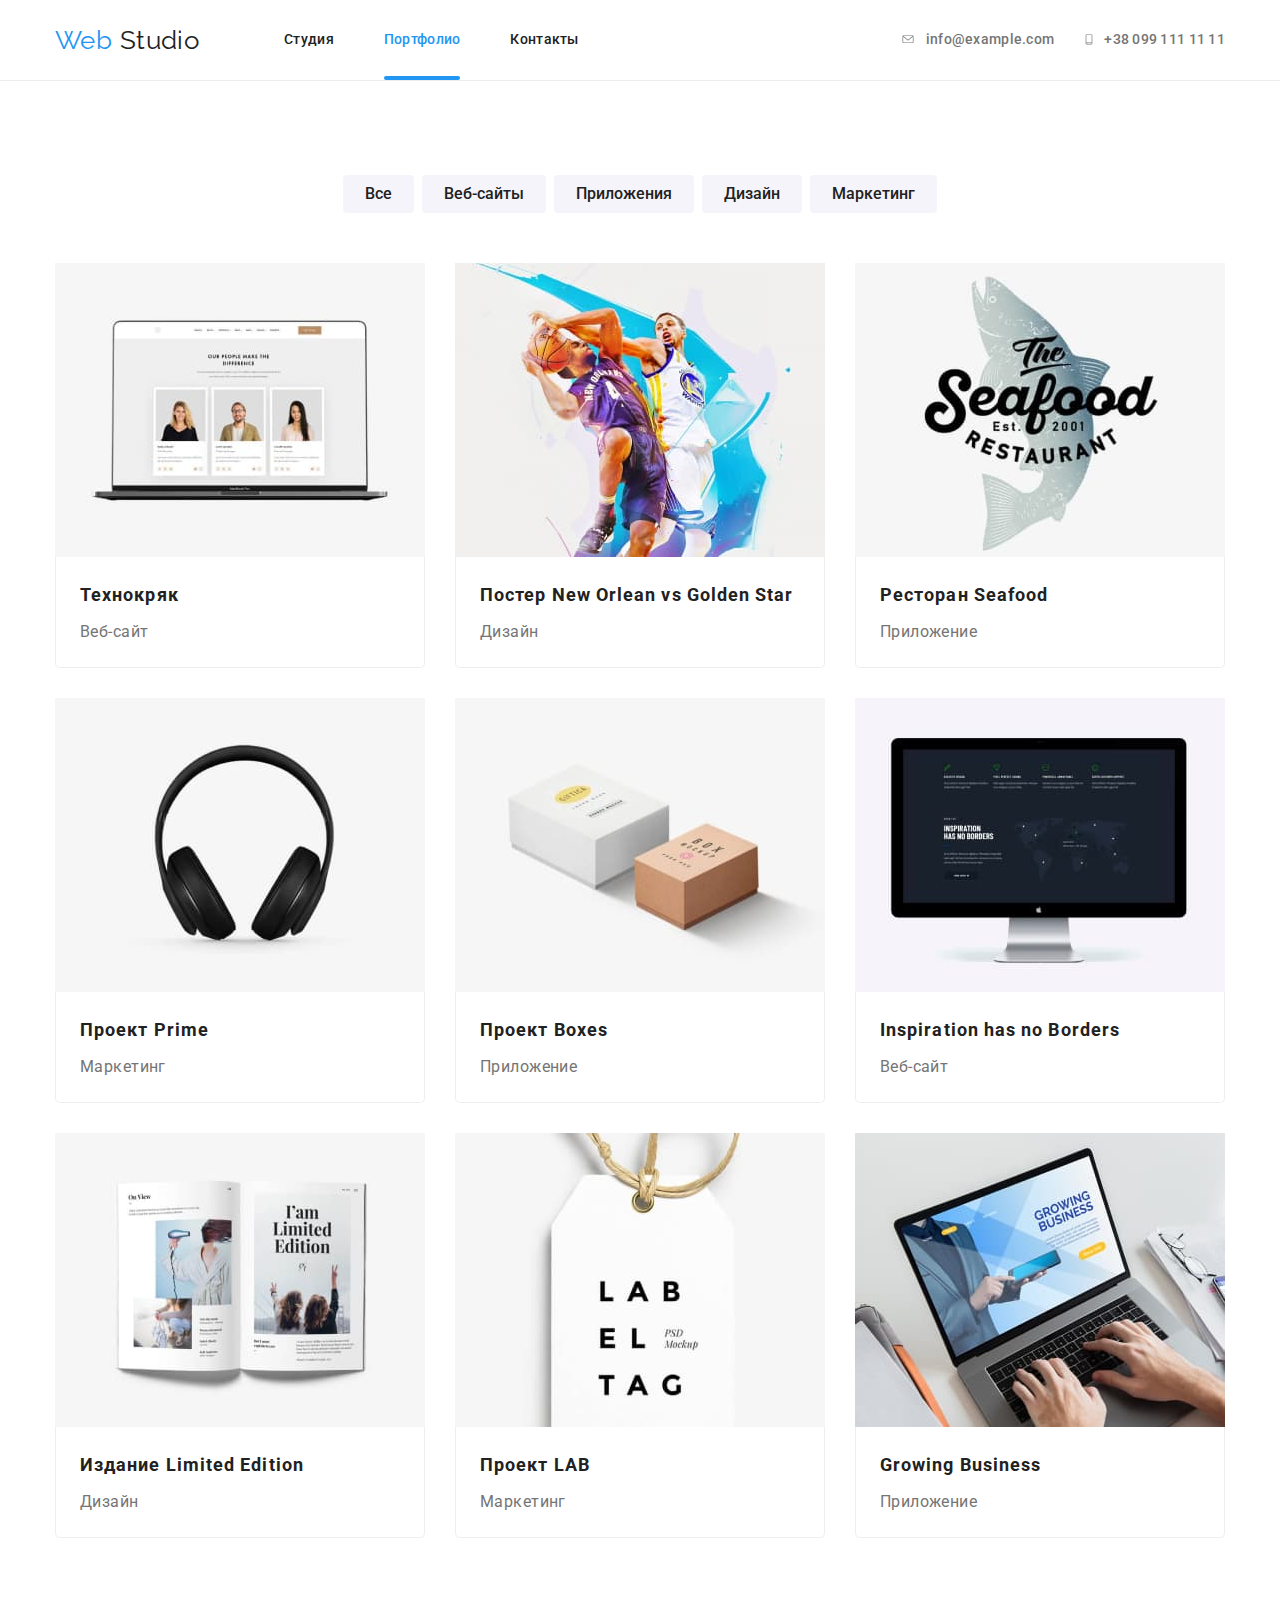
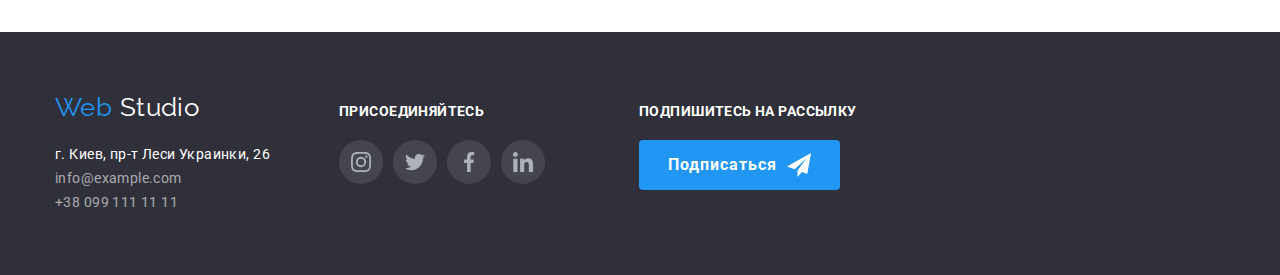
==== portfolio.html @ bb0ca339 "Added copy of previous work" ====
<!DOCTYPE html>
<html lang="ru">
  <head>
    <meta charset="UTF-8" />
    <meta http-equiv="X-UA-Compatible" content="IE=edge" />
    <meta name="viewport" content="width=device-width, initial-scale=1.0" />
    <title>Web Studio</title>
    <!-- <link rel="preconnect" href="https://fonts.googleapis.com" />
    <link rel="preconnect" href="https://fonts.gstatic.com" crossorigin /> -->
    <link
      href="https://fonts.googleapis.com/css2?family=Raleway:wght@700&family=Roboto:wght@400;500;700;900&display=swap"
      rel="stylesheet"
    />
    <link
      rel="stylesheet"
      href="https://cdnjs.cloudflare.com/ajax/libs/modern-normalize/1.1.0/modern-normalize.min.css"
    />
    <link rel="stylesheet" href="./css/styles.css" />
  </head>

  <body>
    <header class="page-header">
      <div class="container main-nav">
        <nav class="nav-part">
          <a href="/" class="logo">Web <span class="logo-part">Studio</span></a>

          <ul class="site-nav list">
            <li class="item"><a href="./index.html" class="link">Студия</a></li>
            <li class="item"><a href="" class="link current">Портфолио</a></li>
            <li class="item"><a href="" class="link">Контакты</a></li>
          </ul>
        </nav>

        <ul class="auth-nav list">
          <li class="item">
            <a href="mailto:info@example.com" class="link">
              <svg class="icon-auth" width="16" height="11">
                <use href="./images/icons.svg#envelope"></use>
              </svg>
              info@example.com</a
            >
          </li>
          <li class="item">
            <a href="tel:+380991111111" class="link">
              <svg class="icon-auth" width="10" height="15">
                <use href="./images/icons.svg#phone"></use>
              </svg>
              +38 099 111 11 11</a
            >
          </li>
        </ul>
      </div>
    </header>

    <main>
      <div class="portfolio container section">
        <h1 class="caption visually-hidden">Наши работы</h1>
        <ul class="filter list">
          <li class="item"><button type="button" class="btn">Все</button></li>
          <li class="item"><button type="button" class="btn">Веб-сайты</button></li>
          <li class="item"><button type="button" class="btn">Приложения</button></li>
          <li class="item"><button type="button" class="btn">Дизайн</button></li>
          <li class="item"><button type="button" class="btn">Маркетинг</button></li>
        </ul>
        <ul class="examples list">
          <li class="item">
            <a href="" class="link">
              <div class="examples-thumb">
                <img
                  src="./images/technokriak.jpg"
                  alt="Страница веб-сайта Технокряк"
                  width="370"
                  height="294"
                />
                <div class="examples-overlay">
                  <p class="descr">
                    Технокряк это современная площадка распространения коронавируса. Компании
                    используют эту платформу для цифрового шпионажа и атак на защищённые сервера
                    конкурентов.
                  </p>
                </div>
              </div>
              <div class="text-content">
                <h2 class="headline">Технокряк</h2>
                <p class="type">Веб-сайт</p>
              </div>
            </a>
          </li>
          <li class="item">
            <a href="" class="link">
              <div class="examples-thumb">
                <img
                  src="./images/poster.jpg"
                  alt="Постер с баскетболистами"
                  width="370"
                  height="294"
                />
                <div class="examples-overlay">
                  <p class="descr">
                    Технокряк это современная площадка распространения коронавируса. Компании
                    используют эту платформу для цифрового шпионажа и атак на защищённые сервера
                    конкурентов.
                  </p>
                </div>
              </div>
              <div class="text-content">
                <h2 class="headline">Постер New Orlean vs Golden Star</h2>
                <p class="type">Дизайн</p>
              </div>
            </a>
          </li>
          <li class="item">
            <a href="" class="link"
              ><div class="examples-thumb">
                <img
                  src="./images/seafood.jpg"
                  alt="Логотип ресторан Seafood"
                  width="370"
                  height="294"
                />
                <div class="examples-overlay">
                  <p class="descr">
                    Технокряк это современная площадка распространения коронавируса. Компании
                    используют эту платформу для цифрового шпионажа и атак на защищённые сервера
                    конкурентов.
                  </p>
                </div>
              </div>
              <div class="text-content">
                <h2 class="headline">Ресторан Seafood</h2>
                <p class="type">Приложение</p>
              </div>
            </a>
          </li>
          <li class="item">
            <a href="" class="link"
              ><div class="examples-thumb">
                <img src="./images/prime.jpg" alt="Наушники" width="370" height="294" />
                <div class="examples-overlay">
                  <p class="descr">
                    Технокряк это современная площадка распространения коронавируса. Компании
                    используют эту платформу для цифрового шпионажа и атак на защищённые сервера
                    конкурентов.
                  </p>
                </div>
              </div>
              <div class="text-content">
                <h2 class="headline">Проект Prime</h2>
                <p class="type">Маркетинг</p>
              </div>
            </a>
          </li>
          <li class="item">
            <a href="" class="link"
              ><div class="examples-thumb">
                <img
                  src="./images/boxes.jpg"
                  alt="Логотип проекта - два бокса"
                  width="370"
                  height="294"
                />
                <div class="examples-overlay">
                  <p class="descr">
                    Технокряк это современная площадка распространения коронавируса. Компании
                    используют эту платформу для цифрового шпионажа и атак на защищённые сервера
                    конкурентов.
                  </p>
                </div>
              </div>
              <div class="text-content">
                <h2 class="headline">Проект Boxes</h2>
                <p class="type">Приложение</p>
              </div>
            </a>
          </li>
          <li class="item">
            <a href="" class="link"
              ><div class="examples-thumb">
                <img src="./images/design.jpg" alt="Страница веб-сайта" width="370" height="294" />
                <div class="examples-overlay">
                  <p class="descr">
                    Технокряк это современная площадка распространения коронавируса. Компании
                    используют эту платформу для цифрового шпионажа и атак на защищённые сервера
                    конкурентов.
                  </p>
                </div>
              </div>
              <div class="text-content">
                <h2 class="headline">Inspiration has no Borders</h2>
                <p class="type">Веб-сайт</p>
              </div>
            </a>
          </li>
          <li class="item">
            <a href="" class="link"
              ><div class="examples-thumb">
                <img
                  src="./images/limited.jpg"
                  alt="Разворот журнала Limited Edition"
                  width="370"
                  height="294"
                />
                <div class="examples-overlay">
                  <p class="descr">
                    Технокряк это современная площадка распространения коронавируса. Компании
                    используют эту платформу для цифрового шпионажа и атак на защищённые сервера
                    конкурентов.
                  </p>
                </div>
              </div>
              <div class="text-content">
                <h2 class="headline">Издание Limited Edition</h2>
                <p class="type">Дизайн</p>
              </div>
            </a>
          </li>
          <li class="item">
            <a href="" class="link"
              ><div class="examples-thumb">
                <img src="./images/lab.jpg" alt="Бирка-логотип LAB" width="370" />
                <div class="examples-overlay">
                  <p class="descr">
                    Технокряк это современная площадка распространения коронавируса. Компании
                    используют эту платформу для цифрового шпионажа и атак на защищённые сервера
                    конкурентов.
                  </p>
                </div>
              </div>
              <div class="text-content">
                <h2 class="headline">Проект LAB</h2>
                <p class="type">Маркетинг</p>
              </div>
            </a>
          </li>
          <li class="item">
            <a href="" class="link"
              ><div class="examples-thumb">
                <img src="./images/business.jpg" alt="Главная страница приложения" width="370" />
                <div class="examples-overlay">
                  <p class="descr">
                    Технокряк это современная площадка распространения коронавируса. Компании
                    используют эту платформу для цифрового шпионажа и атак на защищённые сервера
                    конкурентов.
                  </p>
                </div>
              </div>
              <div class="text-content">
                <h2 class="headline">Growing Business</h2>
                <p class="type">Приложение</p>
              </div>
            </a>
          </li>
        </ul>
      </div>
    </main>

    <footer class="page-footer">
      <div class="container">
        <div class="address">
          <a href="/" class="logo">Web <span class="logo-part inverse">Studio</span></a>
          <address class="location">
            г. Киев, пр-т Леси Украинки, 26
            <a href="mailto:info@example.com" class="contacts link">info@example.com</a>
            <a href="tel:+380991111111" class="contacts link">+38 099 111 11 11</a>
          </address>
        </div>
        <div class="links">
          <b class="join">присоединяйтесь</b>
          <ul class="social list">
            <li class="item">
              <a href="" class="social-link" aria-label="Instagram">
                <svg class="icon-social">
                  <use href="./images/icons.svg#instagram"></use>
                </svg>
              </a>
            </li>
            <li class="item">
              <a href="" class="social-link" aria-label="Twitter"
                ><svg class="icon-social">
                  <use href="./images/icons.svg#twitter"></use>
                </svg>
              </a>
            </li>
            <li class="item">
              <a href="" class="social-link" aria-label="Facebook"
                ><svg class="icon-social">
                  <use href="./images/icons.svg#facebook"></use>
                </svg>
              </a>
            </li>
            <li class="item">
              <a href="" class="social-link" aria-label="LinkedIn"
                ><svg class="icon-social">
                  <use href="./images/icons.svg#linkedin"></use>
                </svg>
              </a>
            </li>
          </ul>
        </div>
        <div class="subscribe">
          <b class="join">Подпишитесь на рассылку</b>
          <button class="button">
            Подписаться
            <svg class="icon-send" width="24" height="24">
              <use href="./images/icons.svg#icon-send"></use>
            </svg>
          </button>
        </div>
      </div>
    </footer>
  </body>
</html>
---- css/styles.css ----
:root {
    --primary-bg-color: #FFFFFF;
    --secondary-bg-color: #F5F4FA;
    --footer-bg-color: #2F303A;
    --main-text-color: #757575;
    --title-text-color: #212121;
    --white-text-color: #FFFFFF;
    --accent-color: #2196F3;
}

body {
    background-color: var(--primary-bg-color);
    color: var(--main-text-color);

    font-family: 'Roboto', sans-serif;
    font-size: 14px;
    line-height: 1.14;
    letter-spacing: 0.03em;

}

.list {
    list-style: none;
    margin: 0;
    padding: 0;
}

.link {
    display: block;

    text-decoration: none;

    transition: color 250ms cubic-bezier(0.4, 0, 0.2, 1);
}

.visually-hidden {
    position: absolute;
    width: 1px;
    height: 1px;
    margin: -1px;
    border: 0;
    padding: 0;

    white-space: nowrap;
    clip-path: inset(100%);
    clip: rect(0 0 0 0);
    overflow: hidden;
}

.container {
    width: 1200px;
    padding-left: 15px;
    padding-right: 15px;
    margin-left: auto;
    margin-right: auto;
}

.section {
    padding-top: 94px;
    padding-bottom: 94px;
}

.title {
    margin-top: 0;
    margin-bottom: 50px;

    font-size: 36px;
    line-height: 1.17;
    text-align: center;
    color: var(--title-text-color);
}

.subtitle {
    margin: 0;

    font-size: inherit;
    color: var(--title-text-color);
}

img {
    display: block;
    max-width: 100%;
    height: auto;
}

.page-header {
    border-bottom: 1px solid #ECECEC;
}

.logo {
    font-family: 'Raleway', sans-serif;
    font-size: 26px;
    line-height: 1.19;
    text-decoration: none;
    color: var(--accent-color);
}

.nav-part .logo {
    margin-right: 85px;
}

.logo-part {
    color: var(--title-text-color);
}

.main-nav {
    display: flex;
    justify-content: space-between;
    align-items: center;
}

.nav-part {
    display: flex;
    align-items: center;
}

.site-nav .link {
    padding-top: 32px;
    padding-bottom: 32px;

    font-weight: 500;
    letter-spacing: 0.02em;
    color: var(--title-text-color);
}

.site-nav {
    display: flex;
}

.site-nav .item:not(:last-child) {
    margin-right: 50px;
}

.site-nav .current {
    color: var(--accent-color);
}

.site-nav .item {
    position: relative;
}

.site-nav .current::after {
    position: absolute;
    bottom: 0;
    content: '';
    display: block;
    width: 100%;
    height: 4px;
    background-color: var(--accent-color);
    border-radius: 2px;
}

.auth-nav {
    display: flex;
}

.auth-nav .link {
    display: flex;
    align-items: center;

    font-weight: 500;
    letter-spacing: 0.02em;
    color: var(--main-text-color);

    fill: #757575;

    transition: color 250ms cubic-bezier(0.4, 0, 0.2, 1), fill 250ms cubic-bezier(0.4, 0, 0.2, 1);
}

.auth-nav .link:hover,
.auth-nav .link:focus {
    fill: var(--accent-color);
}

.auth-nav .item:not(:last-child) {
    margin-right: 30px;
}

.icon-auth {
    margin-right: 10px;
}

.overlay {
    max-width: 1600px;
    height: 600px;
    margin-right: auto;
    margin-left: auto;

    background-image: linear-gradient(rgba(47, 48,
                58, 0.8), rgba(47, 48,
                58, 0.8)), url('../images/header.jpg');
    background-repeat: no-repeat;
    background-position: center;

}

.hero-container {
    max-width: 696px;
    text-align: center;
    margin-right: auto;
    margin-left: auto;
    padding: 200px 15px 15px;
}

.hero-title {
    margin-top: 0;
    margin-bottom: 30px;

    font-weight: 900;
    font-size: 44px;
    line-height: 1.36;
    text-align: center;
    letter-spacing: 0.06em;
    text-transform: uppercase;

    color: var(--white-text-color);
}

.button {
    display: inline-block;
    min-width: 200px;
    padding: 10px 29px;
    border-radius: 4px;

    font-weight: 700;
    font-size: 16px;
    line-height: 1.88;
    letter-spacing: 0.06em;

    background-color: var(--accent-color);
    color: var(--white-text-color);
    border: none;
    cursor: pointer;
}

.backdrop {
    position: fixed;

    display: block;
    top: 0;
    left: 0;
    width: 100%;
    height: 100%;

    z-index: 1;
    background-color: rgba(0, 0, 0, 0.2);

    opacity: 1;
    transition: opacity 250ms cubic-bezier(0.4, 0, 0.2, 1);
}
.backdrop.is-hidden {
    opacity: 0;
    pointer-events: none;
}

.backdrop.is-hidden .modal {
    transform: translate(-50%, -50%) scale(0.8);
}
.modal {
    position: absolute;
    top: 50%;
    left: 50%;
    
    min-width: 800px;
    min-height: 900px;

    background-color: #FFFFFF;

    transform: translate(-50%, -50%) scale(1);

    transition: transform 250ms cubic-bezier(0.4, 0, 0.2, 1);
}
.benefits .list {
    display: flex;
    flex-basis: calc((100%-90)/4);
}

.benefits .item:not(:last-child) {
    margin-right: 30px;
}

.benefits .subtitle {
    margin-bottom: 10px;
}

.icon {
    display: flex;
    justify-content: center;
    align-items: center;
    width: 270px;
    height: 120px;
    background-color: var(--secondary-bg-color);
    margin-bottom: 30px;
}

.icon-benefits {
    width: 70px;
    height: 70px;
}

.upper {
    text-transform: uppercase;
}

.works .upper {
    position: absolute;
    bottom: 0;

    width: 100%;
    margin: 0;
    padding: 27px;

    font-size: inherit;
    text-align: center;

    color: var(--white-text-color);
    background-color: rgba(47, 48, 58, 0.8);
}

.works .item {
    position: relative;
}

/* .works.section {
   border-top: 1px solid #ECECEC;
} */
.works .list {
    display: flex;
}

.works .item:not(:last-child) {
    margin-right: 30px;
}

.description {
    margin: 0;

    line-height: 1.71;
}

.team {
    background-color: var(--secondary-bg-color);
}

.team .card {
    display: flex;

    font-size: 16px;
    line-height: 1.19;
    text-align: center;
}

.team .item:not(:last-child) {
    margin-right: 30px;
}

.team .item {
    border-radius: 0px 0px 4px 4px;
    box-shadow: 0px 1px 3px rgba(0, 0, 0, 0.12), 0px 1px 1px rgba(0, 0, 0, 0.14), 0px 2px 1px rgba(0, 0, 0, 0.2);
}

.card-content {
    padding: 30px 32px 24px;
}

.team .member {
    margin-top: 0;
    margin-bottom: 10px;

    font-weight: 500;
    font-size: inherit;
    color: var(--title-text-color);
}

.profession {
    margin-top: 0;
    margin-bottom: 16px;
}

.social {
    display: flex;
    justify-content: space-between;

    margin: 0;
    padding: 0;
}

.social-link {
    display: inline-flex;
    justify-content: center;
    align-items: center;

    width: 44px;
    height: 44px;
    border-radius: 50%;

    background-color: transparent;
    fill: #afb1b8;

    transition: background-color 250ms cubic-bezier(0.4, 0, 0.2, 1), fill 250ms cubic-bezier(0.4, 0, 0.2, 1);
}

.icon-social {
    width: 20px;
    height: 20px;  
}

.clients .list {
    display: flex;
    justify-content: space-between;
}

.clients .link {
    display: flex;
    justify-content: center;
    align-items: center;
    width: 170px;
    height: 90px;
    border: 1px solid #AFB1B8;
    border-radius: 4px;

    fill: #AFB1B8;

    transition: border-color 250ms cubic-bezier(0.4, 0, 0.2, 1), fill 250ms cubic-bezier(0.4, 0, 0.2, 1);
}

.clients .link:hover,
.clients .link:focus {
    border-color: var(--accent-color);
    fill: var(--accent-color);
}

.page-footer {
    padding-top: 60px;
    padding-bottom: 60px;

    background-color: var(--footer-bg-color);
}

.page-footer>.container {
    display: flex;
    align-items: baseline;
}

.page-footer .address {
    margin-right: 69px;
}

.page-footer .links {
    margin-right: 94px;
}

.page-footer .social-link {
    background-color: rgba(255, 255, 255, 0.1);
}

.location {
    display: flex;
    flex-direction: column;

    font-style: normal;
    line-height: 1.71;

    color: var(--white-text-color);
}

.location .contacts {
    color: rgba(255, 255, 255, 0.6);
}

.page-footer .logo {
    display: block;
    margin-bottom: 20px;
}

.logo-part.inverse {
    color: var(--white-text-color);
}

.join {
    display: block;
    margin-bottom: 20px;

    text-transform: uppercase;
    color: var(--white-text-color);
}

.links .item+.item {
    margin-left: 10px;
}

.subscribe .button {
    display: flex;
    align-items: center;
}

.icon-send {
    margin-left: 10px;
}

.link:hover,
.link:focus {
    color: var(--accent-color);
}

.social-link:hover, .social-link:focus {
    background-color: var(--accent-color);
    fill: var(--white-text-color);

}





/* Portfolio */
.portfolio .link {
    color: var(--main-text-color);
}

.portfolio .filter {
    display: flex;
    justify-content: center;

    margin-bottom: 50px;
}

.portfolio .examples {
    display: flex;
    flex-wrap: wrap;
}

.btn {
    padding: 6px 22px;
    border-radius: 4px;

    font-family: 'Roboto', sans-serif;
    font-weight: 500;
    font-size: 16px;
    line-height: 1.62;
    text-align: center;

    border: none;
    color: var(--title-text-color);
    background-color: var(--secondary-bg-color);
    cursor: pointer;

    transition: background-color 250ms cubic-bezier(0.4, 0, 0.2, 1), color 250ms cubic-bezier(0.4, 0, 0.2, 1);

}

.btn:hover,
.btn:focus {
    color: var(--white-text-color);
    background-color: var(--accent-color);

}

.examples .item {
    flex-basis: calc((100% - 60px) / 3);
    margin-right: 30px;
    margin-bottom: 30px;

    border-top-left-radius: 5px;
    border-top-right-radius: 5px;

    transition: transform 250ms cubic-bezier(0.4, 0, 0.2, 1);

}

.examples .item:nth-child(3n) {
    margin-right: 0;
}

.examples .item:nth-last-child(-n + 3) {
    margin-bottom: 0;
}

.examples .item:hover {
    box-shadow: 0px 1px 1px rgba(0, 0, 0, 0.12), 0px 4px 4px rgba(0, 0, 0, 0.06), 1px 4px 6px rgba(0, 0, 0, 0.16);
}

.examples-thumb {
    position: relative;
    overflow: hidden;
}

.examples-overlay {
    position: absolute;
    
    top: 0;
    left: 0;
    width: 100%;
    height: 100%;
    padding: 63px 24px;
    background-color: rgba(33, 150, 243, 0.9);
    
    transform: translateY(100%);
    
    transition: transform 250ms cubic-bezier(0.4, 0, 0.2, 1);
    
    pointer-events: none;
}


.examples .item:hover .examples-overlay,
.examples .item:focus .examples-overlay {
    transform: translateY(0);
}
.filter .item+.item {
    margin-left: 8px;
}

.filter .item:hover,
.filter .item:focus {
    box-shadow: 0px 3px 1px rgba(0, 0, 0, 0.1), 0px 1px 2px rgba(0, 0, 0, 0.08), 0px 2px 2px rgba(0, 0, 0, 0.12);
}

.caption {
    margin: 0;
}

.headline {
    margin-top: 0;
    margin-bottom: 4px;

    font-size: 18px;
    line-height: 2;
    letter-spacing: 0.06em;

    color: var(--title-text-color);
}

.type {
    margin: 0;

    font-size: 16px;
    line-height: 1.88;
}

.text-content {
    padding: 20px 24px;
    border: 1px solid #EEEEEE;
    border-top: none;
    border-bottom-left-radius: 5px;
    border-bottom-right-radius: 5px;
}

.descr {

    margin: 0;

    font-size: 18px;
    line-height: 1.56;

    color: var(--white-text-color);
}
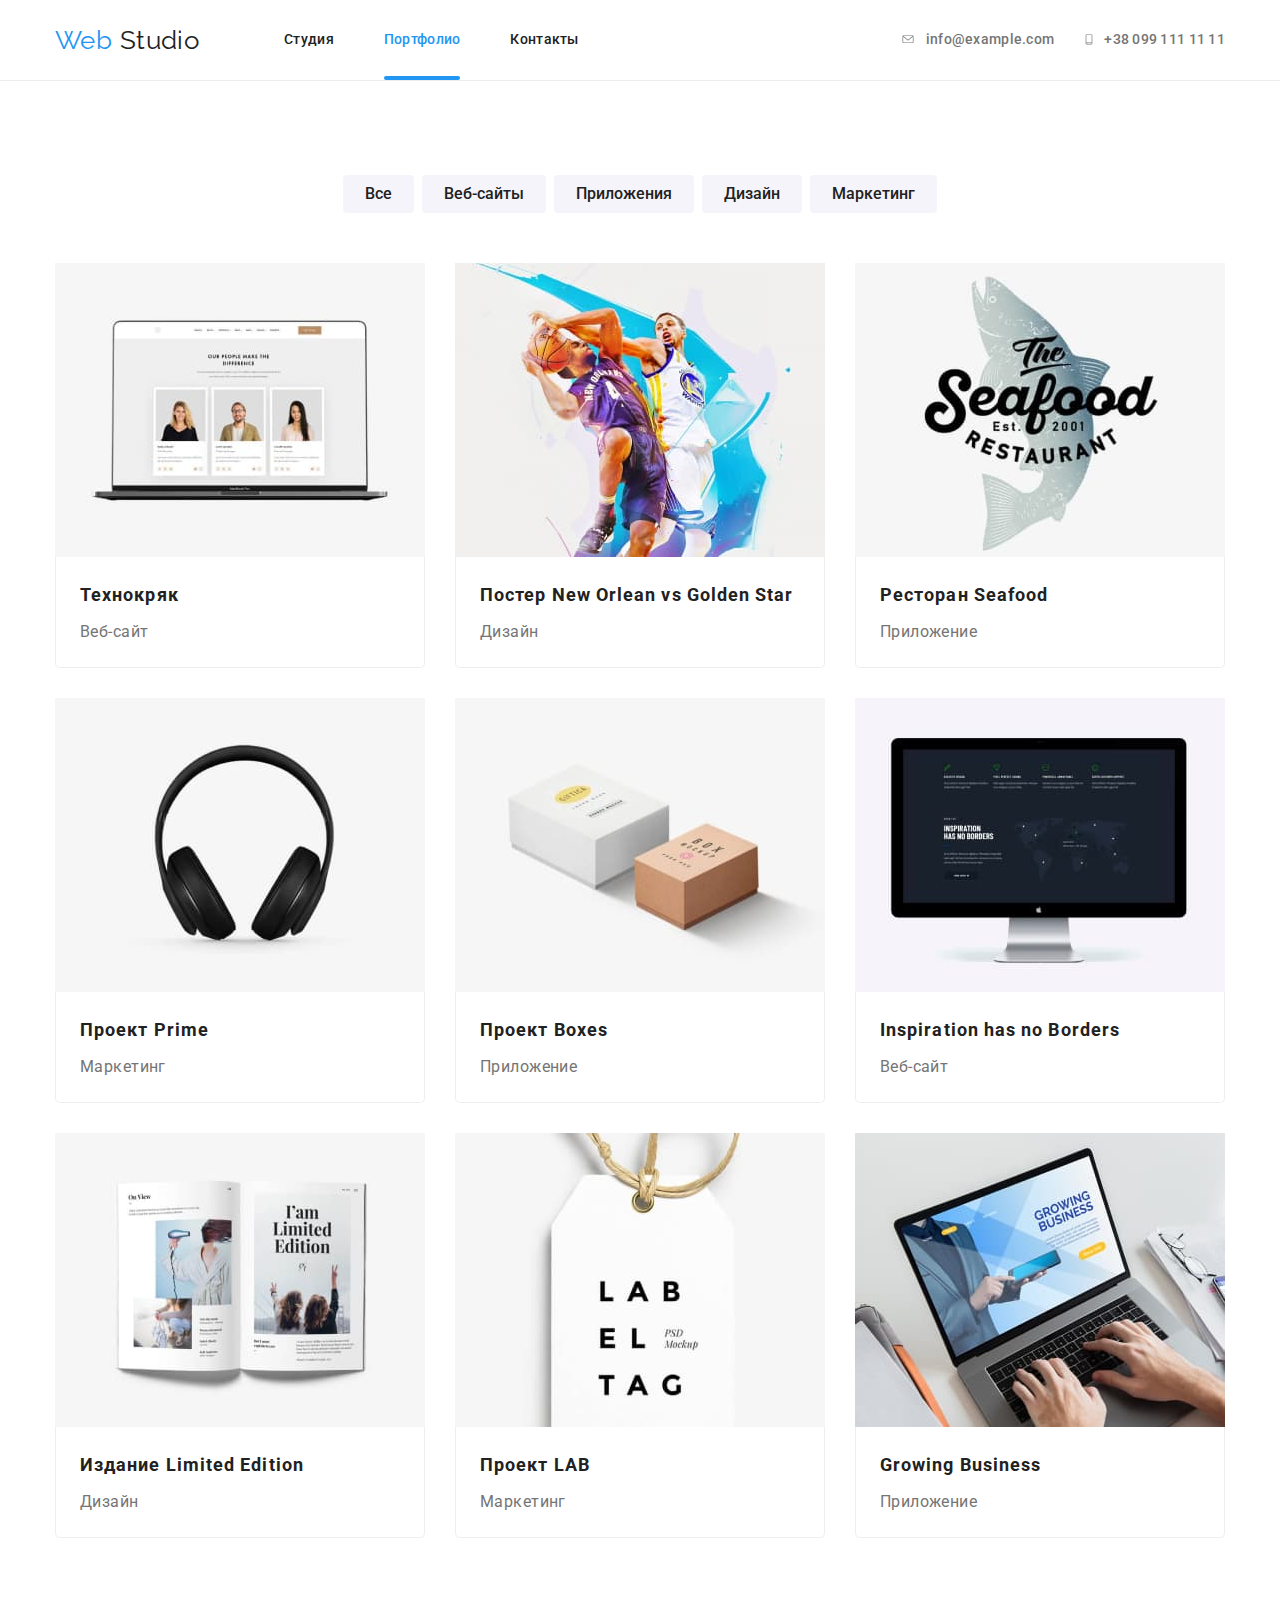
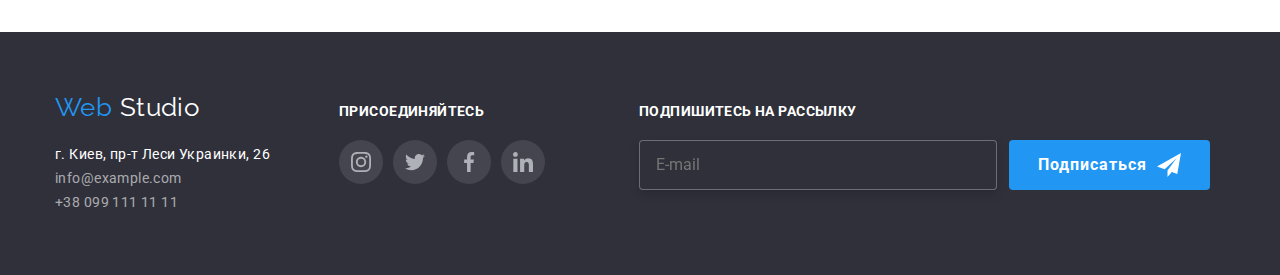
==== commit 3750396c: "Added forms and styles for them (modal window+footer)" ====
--- a/portfolio.html
+++ b/portfolio.html
@@ -299,12 +299,17 @@
         </div>
         <div class="subscribe">
           <b class="join">Подпишитесь на рассылку</b>
-          <button class="button">
+          <form class="footer-form">
+            <label>
+              <input type="email" class="footer-input" name="email" placeholder="E-mail" />
+            </label>
+          <button type="submit" class="button">
             Подписаться
             <svg class="icon-send" width="24" height="24">
               <use href="./images/icons.svg#icon-send"></use>
             </svg>
           </button>
+          </form>
         </div>
       </div>
     </footer>
--- a/css/styles.css
+++ b/css/styles.css
@@ -261,10 +261,11 @@
     top: 50%;
     left: 50%;
     
-    min-width: 800px;
-    min-height: 900px;
+    /* min-width: 800px;
+    min-height: 900px; */
 
     background-color: #FFFFFF;
+  
 
     transform: translate(-50%, -50%) scale(1);
 
@@ -484,6 +485,24 @@
     text-transform: uppercase;
     color: var(--white-text-color);
 }
+.footer-form {
+    display: flex;
+}
+.footer-input {
+    width: 358px;
+    padding: 15px 16px;
+    margin-right: 12px;
+   
+   background-color: var(--footer-bg-color);
+   border: 1px solid rgba(255, 255, 255, 0.3);
+   filter: drop-shadow(0px 4px 4px rgba(0, 0, 0, 0.15));
+   border-radius: 4px;
+
+   font-size: 16px;
+   color: var(--white-text-color);
+
+
+}
 
 .links .item+.item {
     margin-left: 10px;
@@ -498,6 +517,158 @@
     margin-left: 10px;
 }
 
+
+.form {
+    display: flex;
+    flex-direction: column;
+    width: 528px;
+    padding: 40px;
+
+    box-shadow: 0px 1px 3px rgba(0, 0, 0, 0.12), 0px 1px 1px rgba(0, 0, 0, 0.14), 0px 2px 1px rgba(0, 0, 0, 0.2);
+        border-radius: 4px;
+
+}
+ .form-input {
+    width: 100%;
+    padding: 12px 16px;
+    padding-left: 42px;
+    border: 1px solid rgba(33, 33, 33, 0.2);
+    border-radius: 4px;
+
+    transition: border-color 250ms cubic-bezier(0.4, 0, 0.2, 1);
+ }
+.form-subtitle {
+    margin: 0;
+    margin-bottom: 30px;
+    
+    color: var(--title-text-color);
+    font-size: 20px;
+    line-height: 1.17;
+    text-align: center;
+}
+
+.form-field {
+    position: relative;
+    display: block;  
+}
+
+.form-label {
+    position: absolute;
+    top: 50%;
+    left: 42px;
+    transform: translateY(-50%);
+
+    transition: transform 250ms cubic-bezier(0.4, 0, 0.2, 1), color 250ms cubic-bezier(0.4, 0, 0.2, 1);
+
+}
+.form-input:focus {
+    border-color: var(--accent-color);
+}
+.form-input:focus + .form-label, .form-input:not(:placeholder-shown)+.form-label {
+    color: var(--accent-color);
+    transform: translate(-25px, -40px);
+
+   
+}.form-icon {
+    position: absolute;
+    top: 50%;
+    left: 18px;
+    transform: translateY(-50%);
+
+    transition: fill 250ms cubic-bezier(0.4, 0, 0.2, 1);
+}
+.form-input:focus ~ .form-icon, .form-input:not(:placeholder-shown) ~ .form-icon {
+   fill: var(--accent-color);
+}
+.form-field:nth-child(n+3) {
+    margin-bottom: 28px;
+}
+.comment {
+    margin-bottom: 20px;
+}
+.form-feedback {
+    width: 100%;
+    padding: 12px 16px;
+    border: 1px solid rgba(33, 33, 33, 0.2);
+    border-radius: 4px;
+
+    resize: none;
+}
+.form-comment {
+    position: absolute;
+    top: 12px;
+    left: 16px;
+
+    transition: transform 250ms cubic-bezier(0.4, 0, 0.2, 1), color 250ms cubic-bezier(0.4, 0, 0.2, 1);
+}
+.form-feedback:focus + .form-comment, .form-input:not(:placeholder-shown) + .form-comment {
+    color: var(--accent-color);
+    transform: translate(0px, -30px);
+}
+.checkbox {
+    position: absolute;
+    width: 1px;
+    height: 1px;
+    margin: -1px;
+    border: 0;
+    padding: 0;
+    clip: rect(0 0 0 0);
+    overflow: hidden;
+}
+ .icon-checkbox {
+    display: block;
+    width: 15px;
+    height: 16px;
+    border: 2px solid #212121;
+    border-radius: 2px;  
+    margin-right: 7px;
+}
+.checkbox:checked + .icon-checkbox {
+    border-color: var(--accent-color);
+    background-color: var(--accent-color);
+    background-image: url('../images/check.svg');
+    background-size: contain;
+    background-repeat: no-repeat;
+    background-origin: border-box;
+}
+
+.policy {
+    display: flex;
+    flex-direction: row-reverse;
+    margin-bottom: 30px;
+    justify-content: center;
+    align-items: center;
+}
+.policy-doc {
+    color: var(--accent-color);
+}
+.policy-text {
+    line-height: 1.72;
+}
+.form-send {
+    margin-right: auto;
+    margin-left: auto;
+}
+.button-close {
+ position: absolute;
+ top: 8px;
+ right: 8px;
+  display: flex;
+  align-items: center;
+  background-color: var(--primary-bg-color);
+  width: 30px;
+  height: 30px;
+  border-radius: 50%;
+  border: 1px solid rgba(0, 0, 0, 0.1);
+  text-align: center;
+  cursor: pointer;
+}
+.icon-close {
+    transition: fill 250ms cubic-bezier(0.4, 0, 0.2, 1);
+}
+.button-close:focus > .icon-close, .button-close:hover > .icon-close {
+    fill: var(--accent-color);
+}
 .link:hover,
 .link:focus {
     color: var(--accent-color);
